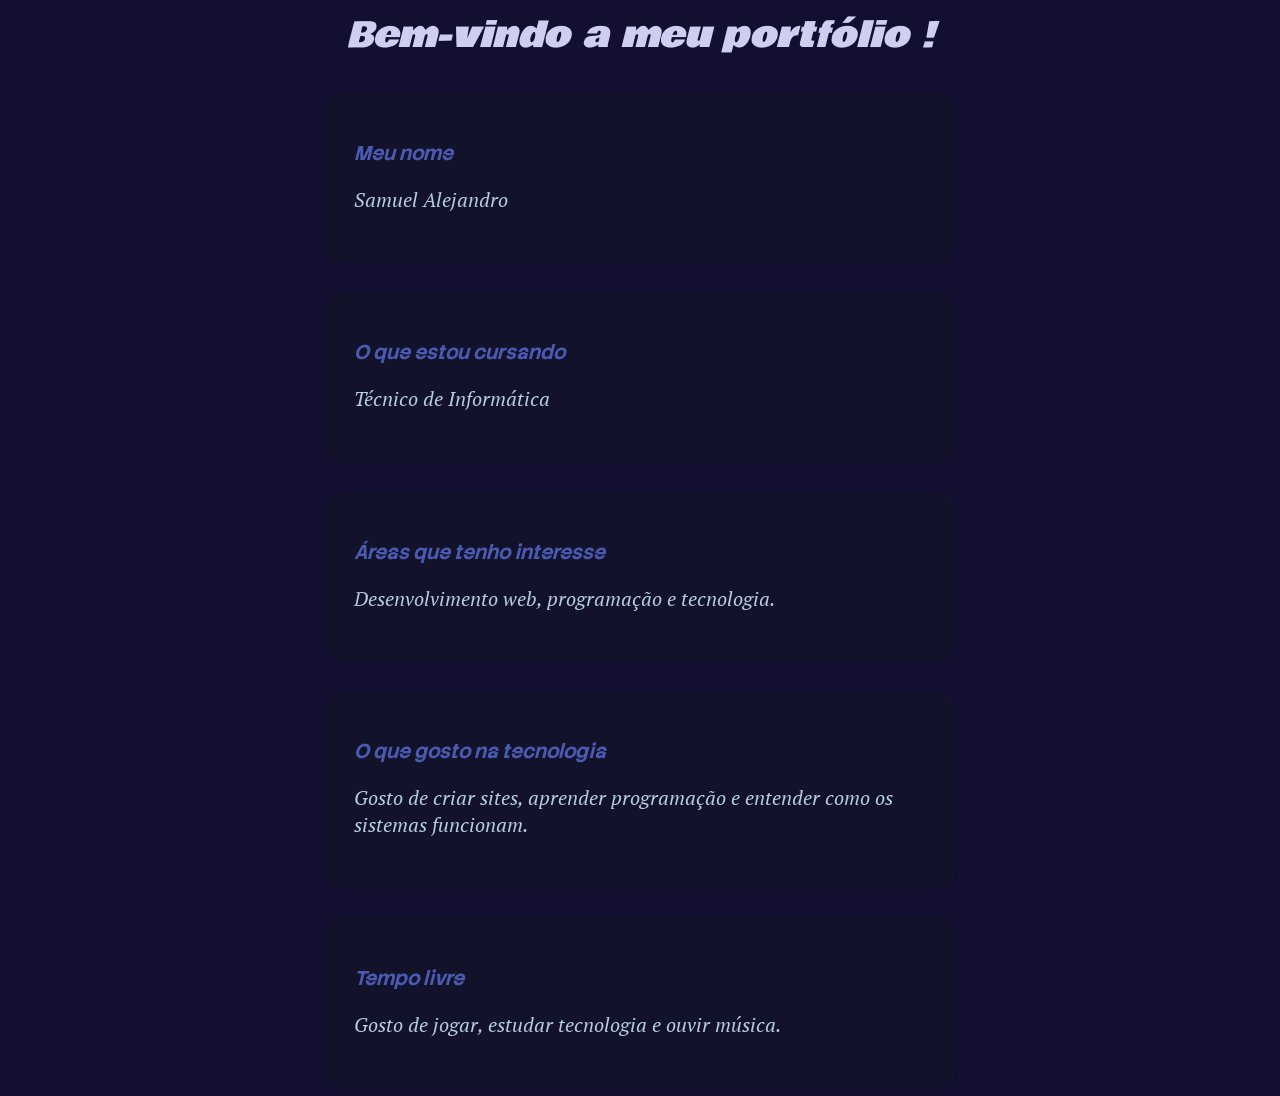
==== index.html @ 499dfb0a "Add files via upload" ====
<!DOCTYPE <html>
<html>

<head>
<title> Samuel Dev  </title>
</head>
<link rel="stylesheet" href="style.css">

<link rel="preconnect" href="https://fonts.googleapis.com">
<link rel="preconnect" href="https://fonts.gstatic.com" crossorigin>
<link href="https://fonts.googleapis.com/css2?family=Bowlby+One&display=swap" rel="stylesheet">


<link rel="preconnect" href="https://fonts.googleapis.com">
<link rel="preconnect" href="https://fonts.gstatic.com" crossorigin>
<link href="https://fonts.googleapis.com/css2?family=Stack+Sans+Notch:wght@200..700&display=swap" rel="stylesheet">


<link rel="preconnect" href="https://fonts.googleapis.com">
<link rel="preconnect" href="https://fonts.gstatic.com" crossorigin>
<link href="https://fonts.googleapis.com/css2?family=PT+Serif:ital,wght@0,400;0,700;1,400;1,700&display=swap" rel="stylesheet">



</link>
<body>

    <h1>Bem-vindo a meu portfólio !</h1>

    <div class="container">

        <section class="card">
            <h2>Meu nome</h2>
            <p>Samuel Alejandro</p>
        </section>

        <section class="card">
            <h2>O que estou cursando</h2>
            <p>Técnico de Informática</p>
        </section>

        <section class="card">
            <h2>Áreas que tenho interesse</h2>
            <p>
                Desenvolvimento web, programação e tecnologia.
            </p>
        </section>

        <section class="card">
            <h2>O que gosto na tecnologia</h2>
            <p>
                Gosto de criar sites, aprender programação
                e entender como os sistemas funcionam.
            </p>
        </section>

        <section class="card">
            <h2>Tempo livre</h2>
            <p>
                Gosto de jogar, estudar tecnologia e ouvir música.
            </p>
        </section>

    </div>

</body>
        

































</html>
---- style.css ----
h1{
   font-family: "Bowlby One", sans-serif;
  font-weight: 400;
  font-style: italic;
  text-align: center;
  color: #cecef1;
  font-size: 35px;
  
   
}

h2{
  font-family: "Stack Sans Notch", sans-serif;
  font-optical-sizing: auto;
  font-weight: weight;
  font-style: italic;
  color: rgba(79, 95, 187, 0.938);
  font-size: 20px;
}

p{
  font-family: "PT Serif", serif;
  font-weight: 400;
  font-size: 20px;
  font-style: italic;
  color: #b6cce0;
}







header{
    color: white;
}
body{
    background-color: rgb(18, 15, 49);
    color: white;
}


.container{
    width: 50%;
    margin: auto;
}
.card{
    background-color: #12122b;
    padding: 30px;
    margin-top: 30px;
    border-radius: 20px;
    order: 1px solid #2f5fff;
    transition: 0.3s;
}

.card:hover{
 transform: translateY(-10px);
 box-shadow: 0px 0px 20px #2f5fff;}
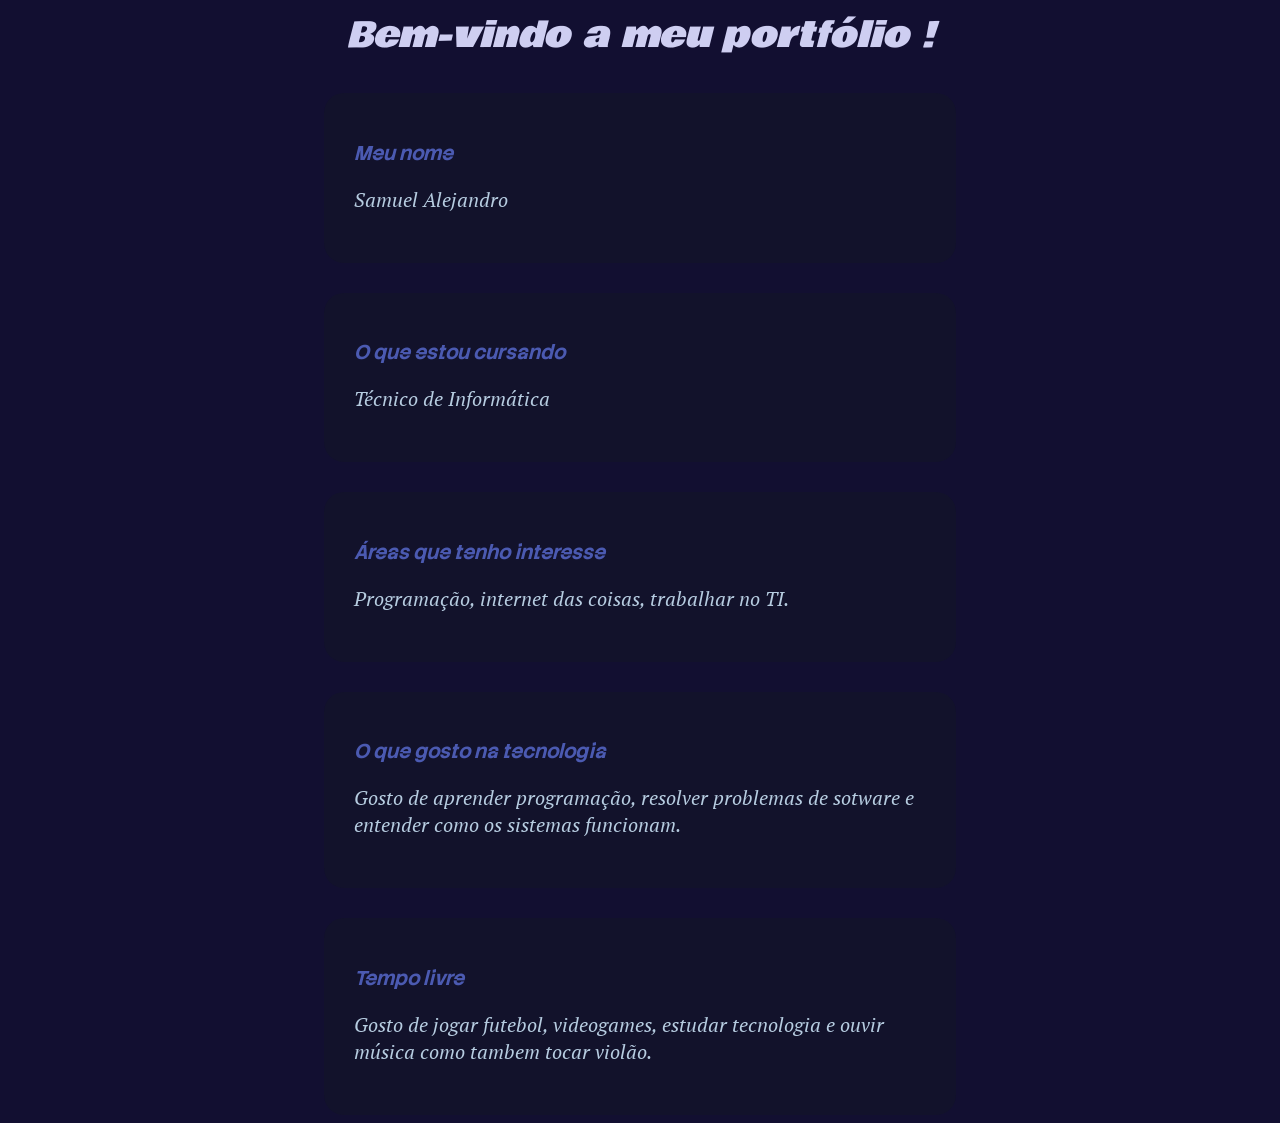
==== commit e4c47cdd: "Add files via upload" ====
--- a/index.html
+++ b/index.html
@@ -42,14 +42,14 @@
         <section class="card">
             <h2>Áreas que tenho interesse</h2>
             <p>
-                Desenvolvimento web, programação e tecnologia.
+                Programação, internet das coisas, trabalhar no TI.
             </p>
         </section>
 
         <section class="card">
             <h2>O que gosto na tecnologia</h2>
             <p>
-                Gosto de criar sites, aprender programação
+                Gosto de aprender programação, resolver problemas de sotware
                 e entender como os sistemas funcionam.
             </p>
         </section>
@@ -57,7 +57,8 @@
         <section class="card">
             <h2>Tempo livre</h2>
             <p>
-                Gosto de jogar, estudar tecnologia e ouvir música.
+                Gosto de jogar futebol, videogames, estudar tecnologia e ouvir música como tambem
+                tocar violão.
             </p>
         </section>
 
